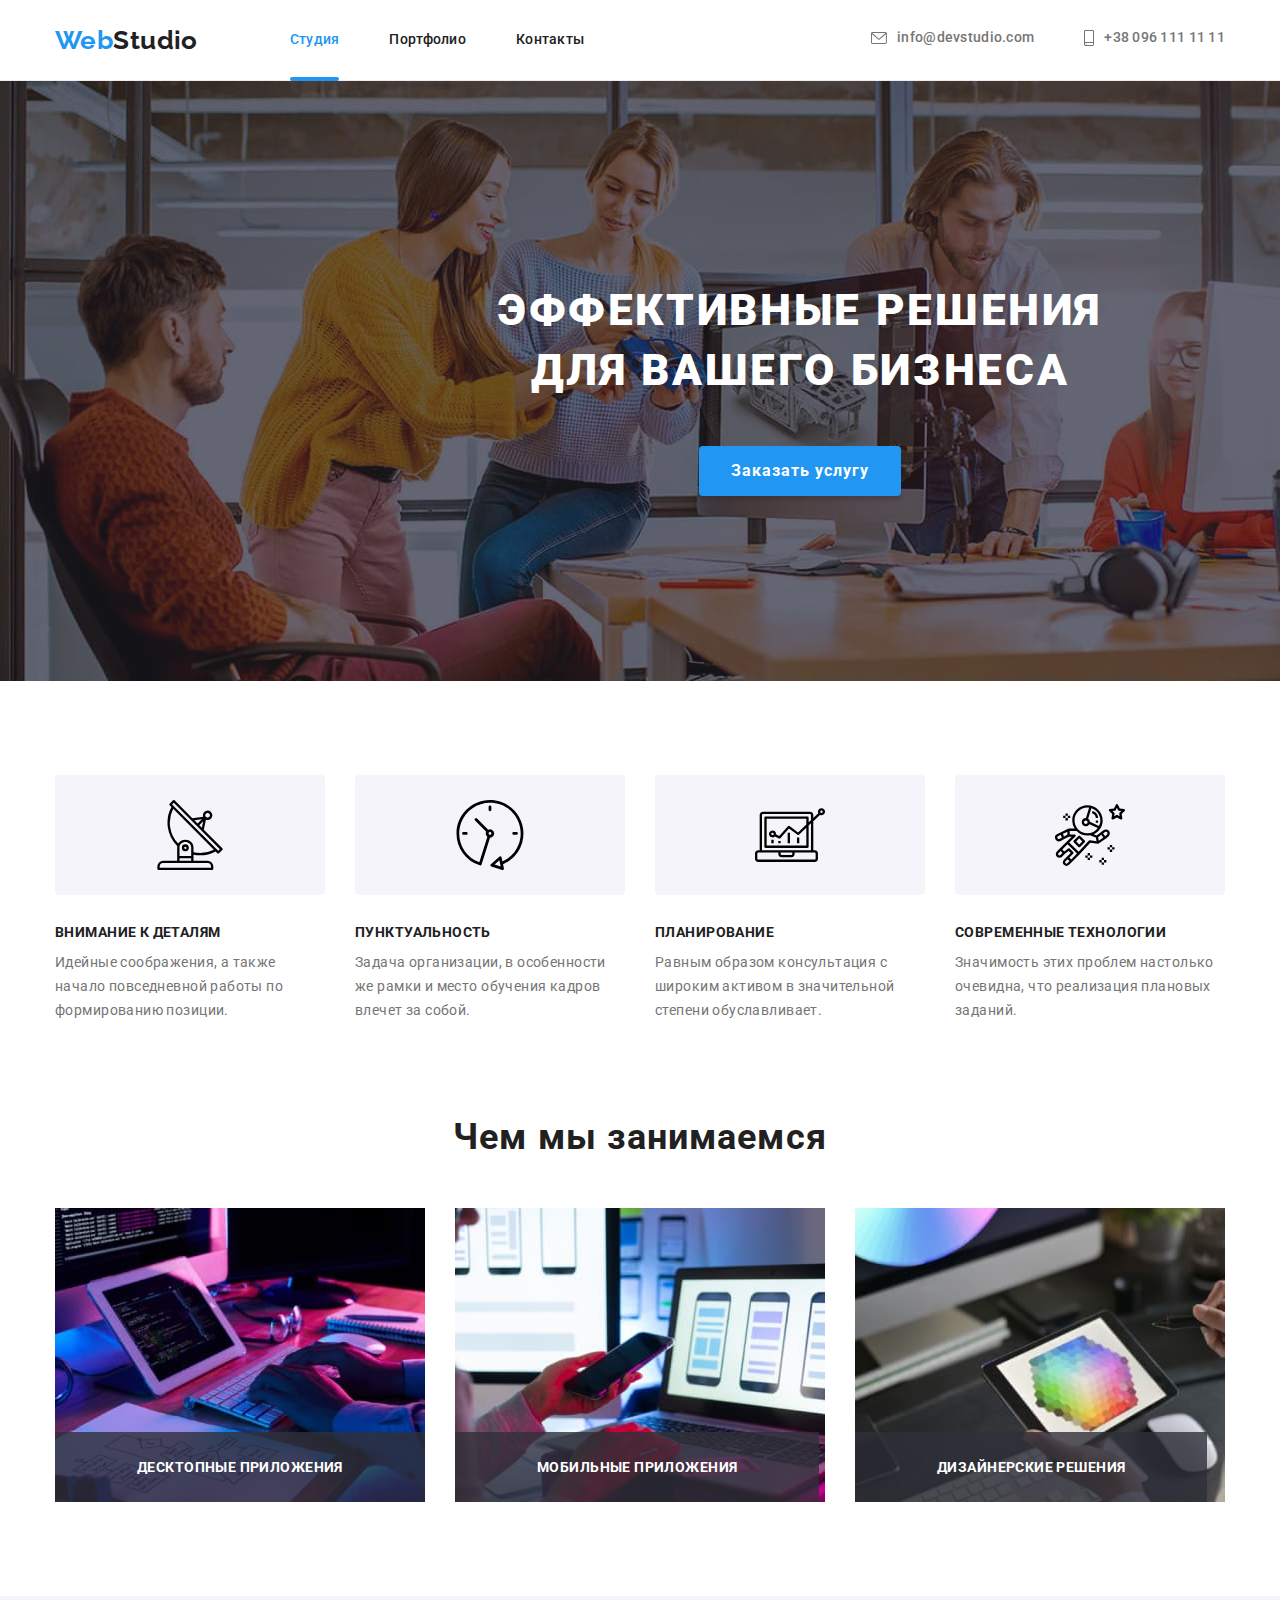
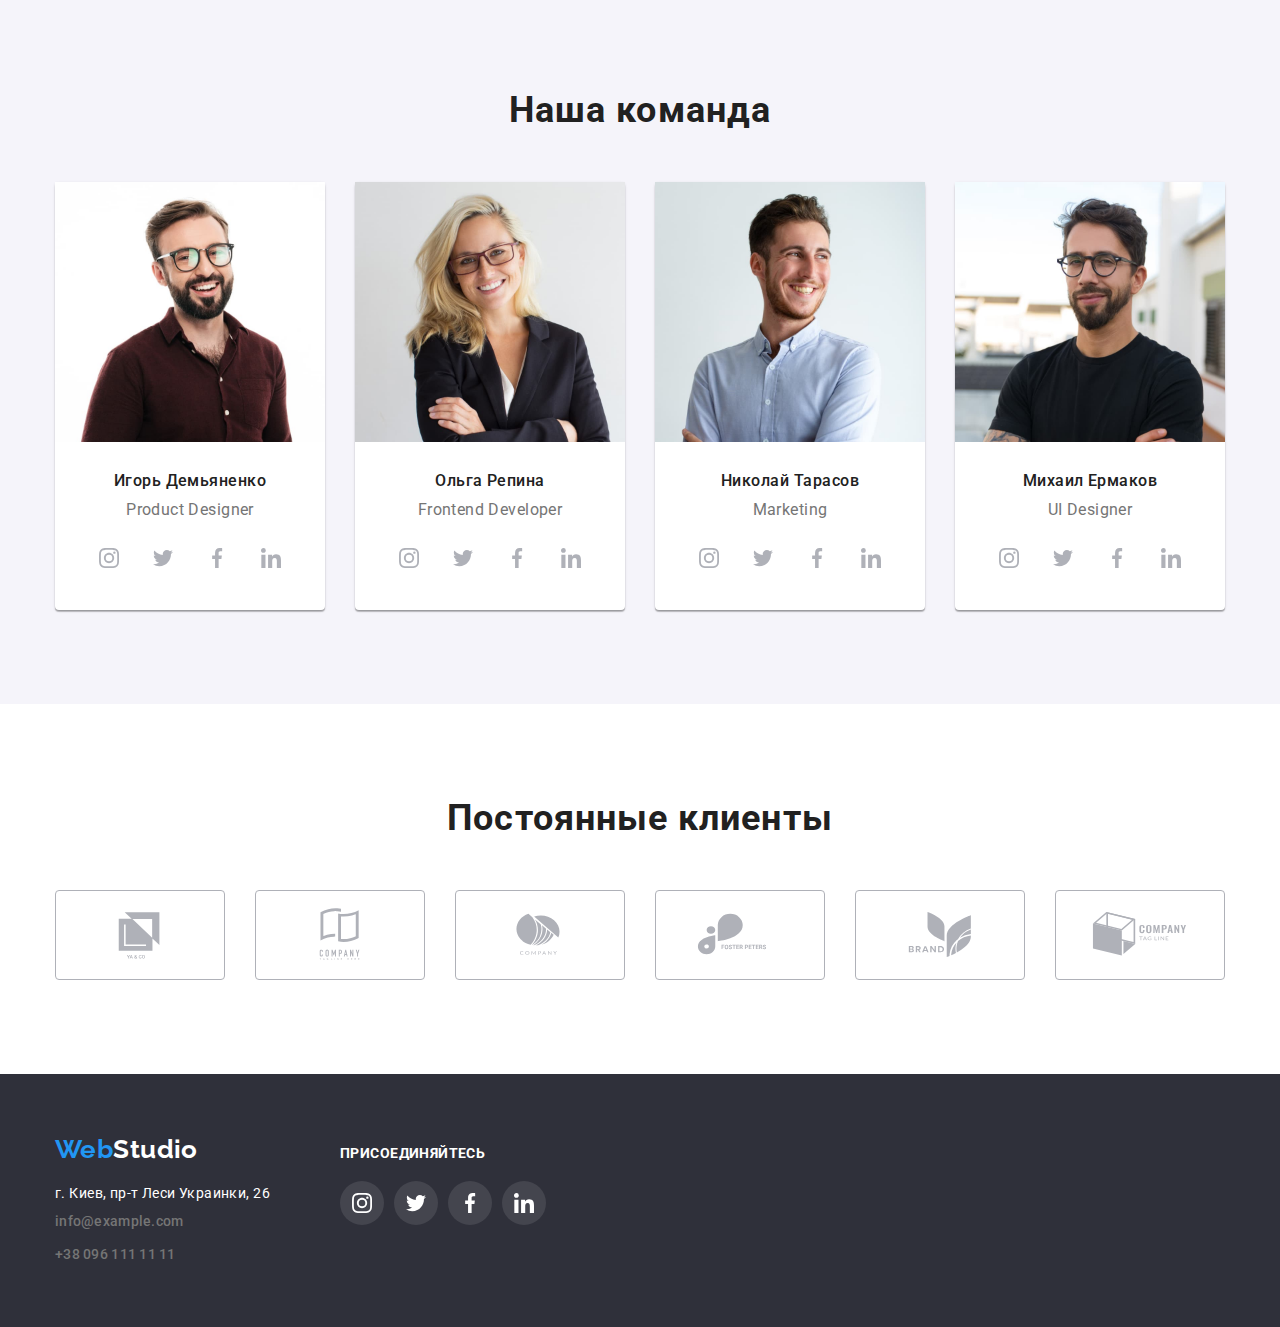
==== index.html @ cb46e4f9 "commited from past project" ====
<!DOCTYPE html>
<html lang="ru">
  <head>
    <meta charset="UTF-8" />
    <meta http-equiv="X-UA-Compatible" content="IE=edge" />
    <meta name="viewport" content="width=device-width, initial-scale=1.0" />
    <link
      rel="stylesheet"
      href="https://cdnjs.cloudflare.com/ajax/libs/modern-normalize/1.0.0/modern-normalize.min.css"
    />
    <link rel="stylesheet" href="./css/style.css" />
    <link rel="preconnect" href="https://fonts.googleapis.com" />
    <link rel="preconnect" href="https://fonts.gstatic.com" crossorigin />
    <link
      href="https://fonts.googleapis.com/css2?family=Raleway:wght@700&family=Roboto:wght@400;500;700;900&display=swap"
      rel="stylesheet"
    />
    <title>Студия</title>
  </head>

  <body>
    <!-- Шапка -->
    <header class="section-header main-section-header">
      <div class="container nav-header-container">
        <a href="index.html" class="section-link logo">
          <span class="company-name-word">Web</span>Studio</a
        >
        <!-- Навигация -->
        <nav>
          <!-- Список навигации сайта -->
          <ul class="site-nav section-list">
            <li class="site-nav-item">
              <a
                href="index.html"
                class="nav-link section-link active-link link-anim"
                >Студия</a
              >
            </li>
            <li class="site-nav-item">
              <a href="portfolio.html" class="nav-link section-link link-anim"
                >Портфолио</a
              >
            </li>
            <li class="site-nav-item">
              <a href="" class="nav-link section-link link-anim">Контакты</a>
            </li>
          </ul>
        </nav>
        <!-- Список навигации контактов -->
        <ul class="contacts-nav contacts-nav-header section-list">
          <li class="contacts-nav-item">
            <a
              class="contacts-link section-link mail-link icon-anim"
              href="mailto:info@devstudio.com"
            >
              <svg class="header-icon mail-icon contacts-icon">
                <use href="./images/logo/symbol-defs.svg#icon-envelope"></use>
              </svg>
              info@devstudio.com</a
            >
          </li>
          <li class="contacts-nav-item">
            <a
              class="contacts-link section-link phone-link icon-anim"
              href="tel:+380961111111"
            >
              <svg class="header-icon phone-icon contacts-icon">
                <use href="./images/logo/symbol-defs.svg#icon-smartphone"></use>
              </svg>
              +38 096 111 11 11</a
            >
          </li>
        </ul>
      </div>
    </header>
    <main>
      <!-- Герой -->
      <section class="order-section overlay">
        <div class="container">
          <h1 class="main-text-section">
            Эффективные решения для вашего бизнеса
          </h1>
          <button
            type="button"
            class="order-section-button button-anim"
            data-modal-open
          >
            Заказать услугу
          </button>
        </div>
        <div class="backdrop is-hidden" data-modal>
          <div class="data-modal">
            <button
              type="button"
              class="button-close button-anim"
              data-modal-close
            >
              <svg class="modal-close-icon" width="11px" height="11px">
                <use href="./images/logo/symbol-defs.svg#icon-close"></use>
              </svg>
            </button>
          </div>
        </div>
      </section>
      <!-- Краткая информация -->
      <section class="section main-information-section">
        <div class="container information-section">
          <h2 class="visually-hidden">Краткая информация</h2>
          <ul class="section-list">
            <li class="section-list-item">
              <div class="information-icon-container">
                <svg class="information-icon">
                  <use href="./images/logo/symbol-defs.svg#icon-antenna"></use>
                </svg>
              </div>
              <h3 class="section-title section-list-header">
                Внимание к деталям
              </h3>
              <p class="main-info-text">
                Идейные соображения, а также начало повседневной работы по
                формированию позиции.
              </p>
            </li>
            <li class="section-list-item">
              <div class="information-icon-container">
                <svg class="information-icon">
                  <use href="./images/logo/symbol-defs.svg#icon-clock"></use>
                </svg>
              </div>
              <h3 class="section-title section-list-header">Пунктуальность</h3>
              <p class="main-info-text">
                Задача организации, в особенности же рамки и место обучения
                кадров влечет за собой.
              </p>
            </li>
            <li class="section-list-item">
              <div class="information-icon-container">
                <svg class="information-icon">
                  <use href="./images/logo/symbol-defs.svg#icon-diagram"></use>
                </svg>
              </div>
              <h3 class="section-title section-list-header">Планирование</h3>
              <p class="main-info-text">
                Равным образом консультация с широким активом в значительной
                степени обуславливает.
              </p>
            </li>
            <li class="section-list-item">
              <div class="information-icon-container">
                <svg class="information-icon">
                  <use
                    href="./images/logo/symbol-defs.svg#icon-astronaut"
                  ></use>
                </svg>
              </div>
              <h3 class="section-title section-list-header">
                Современные технологии
              </h3>
              <p class="main-info-text">
                Значимость этих проблем настолько очевидна, что реализация
                плановых заданий.
              </p>
            </li>
          </ul>
        </div>
      </section>
      <!-- Чем мы занимаемся -->
      <section class="section about-section">
        <div class="container about-container">
          <h2 class="section-title section-header studio-header">
            Чем мы занимаемся
          </h2>
          <ul class="section-list about-container-list">
            <li class="about-container-item">
              <img
                src="./images/about1.jpg"
                alt="разработка под компьютеры"
                width="370"
              />
              <p class="about-text">Десктопные приложения</p>
            </li>
            <li class="about-container-item">
              <img
                src="./images/about2.jpg"
                alt="разработка для мобильных приложений"
                width="370"
              />
              <p class="about-text">Мобильные приложения</p>
            </li>
            <li class="about-container-item">
              <img
                src="./images/about3.jpg"
                alt="разработка под планшеты"
                width="370"
              />
              <p class="about-text">Дизайнерские решения</p>
            </li>
          </ul>
        </div>
      </section>
      <!-- Наша команда -->
      <section class="team-section section">
        <div class="container">
          <h2 class="section-title section-header studio-header">
            Наша команда
          </h2>
          <ul class="team-section-list">
            <li class="team-section-item">
              <img
                src="./images/1worker.jpg"
                alt="Мужчина в очках улыбается"
                width="270"
              />
              <div class="team-person-info">
                <h3 class="person-title">Игорь Демьяненко</h3>
                <p class="person-title-text">Product Designer</p>
                <ul class="social-links">
                  <li>
                    <a href="" class="social-link icon-anim"
                      ><svg class="social-icon" width="20px" height="20px">
                        <use
                          href="./images/logo/symbol-defs.svg#icon-instagram"
                        ></use>
                      </svg>
                    </a>
                  </li>
                  <li>
                    <a href="" class="social-link icon-anim"
                      ><svg
                        class="social-icon link-anim"
                        width="20px"
                        height="20px"
                      >
                        <use
                          href="./images/logo/symbol-defs.svg#icon-twitter"
                        ></use>
                      </svg>
                    </a>
                  </li>
                  <li>
                    <a href="" class="social-link icon-anim"
                      ><svg class="social-icon" width="20px" height="20px">
                        <use
                          href="./images/logo/symbol-defs.svg#icon-facebook"
                        ></use>
                      </svg>
                    </a>
                  </li>
                  <li>
                    <a href="" class="social-link icon-anim"
                      ><svg class="social-icon" width="20px" height="20px">
                        <use
                          href="./images/logo/symbol-defs.svg#icon-linkedin"
                        ></use>
                      </svg>
                    </a>
                  </li>
                </ul>
              </div>
            </li>
            <li class="team-section-item">
              <img
                src="./images/2worker.jpg"
                alt="Женщина в очках улыбается"
                width="270"
              />
              <div class="team-person-info">
                <h3 class="person-title">Ольга Репина</h3>
                <p class="person-title-text">Frontend Developer</p>
                <ul class="social-links">
                  <li>
                    <a href="" class="social-link icon-anim"
                      ><svg class="social-icon" width="20px" height="20px">
                        <use
                          href="./images/logo/symbol-defs.svg#icon-instagram"
                        ></use>
                      </svg>
                    </a>
                  </li>
                  <li>
                    <a href="" class="social-link icon-anim"
                      ><svg class="social-icon" width="20px" height="20px">
                        <use
                          href="./images/logo/symbol-defs.svg#icon-twitter"
                        ></use>
                      </svg>
                    </a>
                  </li>
                  <li>
                    <a href="" class="social-link icon-anim"
                      ><svg class="social-icon" width="20px" height="20px">
                        <use
                          href="./images/logo/symbol-defs.svg#icon-facebook"
                        ></use>
                      </svg>
                    </a>
                  </li>
                  <li>
                    <a href="" class="social-link icon-anim"
                      ><svg class="social-icon" width="20px" height="20px">
                        <use
                          href="./images/logo/symbol-defs.svg#icon-linkedin"
                        ></use>
                      </svg>
                    </a>
                  </li>
                </ul>
              </div>
            </li>
            <li class="team-section-item">
              <img
                src="./images/3worker.jpg"
                alt="Мужчина улыбается"
                width="270"
              />
              <div class="team-person-info">
                <h3 class="person-title">Николай Тарасов</h3>
                <p class="person-title-text">Marketing</p>
                <ul class="social-links">
                  <li>
                    <a href="" class="social-link icon-anim"
                      ><svg class="social-icon" width="20px" height="20px">
                        <use
                          href="./images/logo/symbol-defs.svg#icon-instagram"
                        ></use>
                      </svg>
                    </a>
                  </li>
                  <li>
                    <a href="" class="social-link icon-anim"
                      ><svg class="social-icon" width="20px" height="20px">
                        <use
                          href="./images/logo/symbol-defs.svg#icon-twitter"
                        ></use>
                      </svg>
                    </a>
                  </li>
                  <li>
                    <a href="" class="social-link icon-anim"
                      ><svg class="social-icon" width="20px" height="20px">
                        <use
                          href="./images/logo/symbol-defs.svg#icon-facebook"
                        ></use>
                      </svg>
                    </a>
                  </li>
                  <li>
                    <a href="" class="social-link icon-anim"
                      ><svg class="social-icon" width="20px" height="20px">
                        <use
                          href="./images/logo/symbol-defs.svg#icon-linkedin"
                        ></use>
                      </svg>
                    </a>
                  </li>
                </ul>
              </div>
            </li>
            <li class="team-section-item">
              <img
                src="./images/4worker.jpg"
                alt="Мужчина в очках уверенно смотрит"
                width="270"
              />
              <div class="team-person-info">
                <h3 class="person-title">Михаил Ермаков</h3>
                <p class="person-title-text">UI Designer</p>
                <ul class="social-links">
                  <li>
                    <a href="" class="social-link icon-anim"
                      ><svg class="social-icon" width="20px" height="20px">
                        <use
                          href="./images/logo/symbol-defs.svg#icon-instagram"
                        ></use>
                      </svg>
                    </a>
                  </li>
                  <li>
                    <a href="" class="social-link icon-anim"
                      ><svg class="social-icon" width="20px" height="20px">
                        <use
                          href="./images/logo/symbol-defs.svg#icon-twitter"
                        ></use>
                      </svg>
                    </a>
                  </li>
                  <li>
                    <a href="" class="social-link icon-anim"
                      ><svg class="social-icon" width="20px" height="20px">
                        <use
                          href="./images/logo/symbol-defs.svg#icon-facebook"
                        ></use>
                      </svg>
                    </a>
                  </li>
                  <li>
                    <a href="" class="social-link icon-anim"
                      ><svg class="social-icon" width="20px" height="20px">
                        <use
                          href="./images/logo/symbol-defs.svg#icon-linkedin"
                        ></use>
                      </svg>
                    </a>
                  </li>
                </ul>
              </div>
            </li>
          </ul>
        </div>
      </section>
      <section class="section">
        <div class="container">
          <h2 class="section-title section-header studio-header">
            Постоянные клиенты
          </h2>
          <ul class="partners">
            <li class="partner-item">
              <a href="" class="partner-link icon-anim"
                ><svg class="partner-logo" width="106px" height="60px">
                  <use href="./images/logo/symbol-defs.svg#icon-Logo"></use>
                </svg>
              </a>
            </li>
            <li class="partner-item">
              <a href="" class="partner-link icon-anim"
                ><svg class="partner-logo" width="106px" height="60px">
                  <use href="./images/logo/symbol-defs.svg#icon-Logo-1"></use>
                </svg>
              </a>
            </li>
            <li class="partner-item">
              <a href="" class="partner-link icon-anim"
                ><svg class="partner-logo" width="106px" height="60px">
                  <use href="./images/logo/symbol-defs.svg#icon-Logo-2"></use>
                </svg>
              </a>
            </li>
            <li class="partner-item">
              <a href="" class="partner-link icon-anim"
                ><svg class="partner-logo" width="106px" height="60px">
                  <use href="./images/logo/symbol-defs.svg#icon-Logo-3"></use>
                </svg>
              </a>
            </li>
            <li class="partner-item">
              <a href="" class="partner-link icon-anim"
                ><svg class="partner-logo" width="106px" height="60px">
                  <use href="./images/logo/symbol-defs.svg#icon-Logo-4"></use>
                </svg>
              </a>
            </li>
            <li class="partner-item">
              <a href="" class="partner-link icon-anim"
                ><svg class="partner-logo" width="106px" height="60px">
                  <use href="./images/logo/symbol-defs.svg#icon-Logo-5"></use>
                </svg>
              </a>
            </li>
          </ul>
        </div>
      </section>
    </main>
    <!-- Подвал -->
    <footer class="footer-section">
      <div class="container">
        <div class="footer-box">
          <a href="" class="section-link logo footer"
            ><span class="company-name-word footer-logo">Web</span>Studio</a
          >
          <!-- Контактные данные -->
          <address>
            <ul class="contacts-nav section-list">
              <li class="footer-nav-item">
                <a
                  class="address-link section-link link-anim"
                  href="https://www.google.com/maps/place/бульвар+Лесі+Українки,+26,+Київ,+02000/@50.4265807,30.5361971,17z/data=!3m1!4b1!4m5!3m4!1s0x40d4cf0e033ecbe9:0x57a4dffefec77da0!8m2!3d50.4265807!4d30.5383858"
                  >г. Киев, пр-т Леси Украинки, 26</a
                >
              </li>
              <li class="footer-nav-item">
                <a
                  class="contacts-link footer-link link-anim"
                  href="mailto:info@example.com"
                  >info@example.com</a
                >
              </li>
              <li class="footer-nav-item">
                <a
                  class="contacts-link footer-link link-anim"
                  href="tel:+380961111111"
                  >+38 096 111 11 11</a
                >
              </li>
            </ul>
          </address>
        </div>
        <div class="footer-link-box">
          <p class="footer-link-text">присоединяйтесь</p>
          <ul class="footer-link-list">
            <li class="footer-item">
              <a href="" class="network-link icon-anim"
                ><svg class="network-logo" width="20px" height="20px">
                  <use
                    href="./images/logo/symbol-defs.svg#icon-instagram"
                  ></use>
                </svg>
              </a>
            </li>
            <li class="footer-item">
              <a href="" class="network-link icon-anim"
                ><svg class="network-logo" width="20px" height="20px">
                  <use href="./images/logo/symbol-defs.svg#icon-twitter"></use>
                </svg>
              </a>
            </li>
            <li class="footer-item">
              <a href="" class="network-link icon-anim"
                ><svg class="network-logo" width="20px" height="20px">
                  <use href="./images/logo/symbol-defs.svg#icon-facebook"></use>
                </svg>
              </a>
            </li>
            <li class="footer-item">
              <a href="" class="network-link icon-anim"
                ><svg class="network-logo" width="20px" height="20px">
                  <use href="./images/logo/symbol-defs.svg#icon-linkedin"></use>
                </svg>
              </a>
            </li>
          </ul>
        </div>
      </div>
    </footer>
    <script src="./js/modal.js"></script>
  </body>
</html>
---- css/style.css ----
/* Палитра
ФОНЫ
Цвет шапки фона: #FFFFFF 
Доп цвет заднего фона: #F5F4FA
Цвет подвала: #2F303A
ТЕКСТ
Основной цвет: #757575
Дополнительный цвет: #2196F3
Дополнительный цвет: #212121
*/
/* Переменные */
:root {
    /* Цвета текста */
    --primary-text-color: #757575;
    --additional-text-color: #212121;
    --hover-text-color: #2196f3;
    --hover-background-color:#188ce8;
    /* Цвета фона */
    --primary-background-color: #ffffff;
    --additional-background-color: #f5f4fa;
    --footer-background-color: #2f303a;
    --border-header-color: #ececec;
    --icon-fill-color: #afb1b8;
    --icon-close-color: #000000;
}
/* Общее */
body {
    font-family: "Roboto", sans-serif;
    font-size: 14px;
    line-height: 1.18;
    letter-spacing: 0.03em;
    margin: 0px;
    background-color: var(--primary-background-color);
    color: var(--primary-text-color);
}
h1,
h2,
h3,
h4,
h5,
h6,
p,
ul {
    margin: 0px;
    padding: 0px;
}
img {
    display: block;
    max-width: 100%;
    height: auto;
}
button {
    border: none;
    font-family: inherit;

    background-color: var(--additional-background-color);
    color: var(--additional-text-color);
}
button:hover,
button:focus {
    cursor: pointer;

    background-color: var(--hover-text-color);
    color: var(--primary-background-color);
}
/* Контейнеры */
.container {
    margin-left: auto;
    margin-right: auto;
    padding: 0 15px;
    width: 1200px;
}
.section {
    padding: 94px 0;
}
.information-icon-container {
    display: flex;
    justify-content: center;
    align-items: center;
    margin-bottom: 30px;
    background-color: var(--additional-background-color);
    border-radius: 4px;
    width: 270px;
    height: 120px;
}
/* Помогалка */
.visually-hidden {
    position: absolute;
    width: 1px;
    height: 1px;
    margin: -1px;
    border: 0;
    padding: 0;
    white-space: nowrap;
    clip-path: inset(100%);
    clip: rect(0 0 0 0);
    overflow: hidden;
}
/* Шапка & Футер*/
.main-section-header {
    border-bottom: 1px solid var(--border-header-color);
}
.nav-header-container {
    display: flex;
    align-items: center;
}
.company-name-word {
    color: var(--hover-text-color);
}
.information-icon {
    width: 70px;
    height: 70px;
}

.header-icon {
    margin-right: 10px;
    fill: var(--primary-text-color);
}

.mail-link {
    display: inline-flex;
    align-items: center;
}
.mail-icon {
    width: 16px;
    height: 12px;
}

.phone-link {
    display: inline-flex;
    align-items: center;
}
.phone-icon {
    width: 10px;
    height: 16px;
}

.social-links {
    list-style: none;
    display: flex;
    justify-content: center;
    margin: 0px;
    padding: 0;
}

.social-links > li {
    margin-right: 10px;
}
.social-links > li:last-child {
    margin-right: 0px;
}
.social-link {
    height: 44px;
    width: 44px;
    display: inline-flex;
    justify-content: center;
    align-items: center;
    border-radius: 50%;
}
.contacts-link {
    font-weight: 500;
    font-size: 14px;
    line-height: 1.14;
    letter-spacing: 0.02em;
    font-style: normal;

    color: var(--primary-text-color);
}
.social-link:hover,
.social-link:focus {
    background-color: var(--hover-text-color);
}
.social-link:hover .social-icon,
.social-link:focus .social-icon {
    fill: var(--primary-background-color);
}
.social-icon {
    fill: var(--icon-fill-color);
}
.partners {
    display: flex;
    justify-content: space-between;
    list-style: none;
}
.partner-logo {
    fill: var(--icon-fill-color);
}
.partner-link {
    display: flex;
    width: 170px;
    height: 90px;
    border: 1px solid var(--icon-fill-color);
    border-radius: 4px;
    justify-content: center;
    align-items: center;
}
.partner-link:hover,
.partner-link:focus {
    border: 1px solid var(--hover-text-color);
}
.partner-link:hover .partner-logo,
.partner-link:focus .partner-logo {
    fill: var(--hover-text-color);
}

.overlay {
    height: 600px;
    width: 1600px;
    margin: 0 auto;
    background-image: linear-gradient(to right, rgba(47, 48, 58, 0.4), rgba(47, 48, 58, 0.4)),
        url(../images/herobackground.jpg);
    background-size: cover;
    background-position: center;
    background-color: var(--footer-background-color);
}
.order-section,
.section-title-text {
    font-size: 16px;
    line-height: 1.18;
}
.section-sorting-list {
    margin-bottom: 50px;
    display: flex;
    justify-content: center;
    flex-wrap: wrap;
}
.section-sorting-list > .section-sorting-item:not(:last-child) {
    margin-right: 8px;
}
.contacts-nav-header {
    display: flex;
    margin-left: auto;
}
.footer-section > .container {
    display: flex;
    align-items: baseline;
}
.footer-box {
    box-sizing: border-box;
}
.footer-link-box {
    margin-left: 70px;
}
.footer-link-list {
    display: flex;
    list-style: none;
}
.network-link {
    display: flex;
    align-items: center;
    justify-content: center;
    width: 44px;
    height: 44px;
    border-radius: 50%;
    background-color: rgba(255, 255, 255, 0.1);
    fill: var(--primary-background-color);
}

.network-link:hover,
.network-link:focus {
    background-color: var(--hover-text-color);
}

.footer-item:not(:last-child) {
    margin-right: 10px;
}

.footer-link-text {
    margin-bottom: 20px;
    color: var(--primary-background-color);
    font-weight: 700;
    line-height: 1.143;
    text-transform: uppercase;
}

.example-container {
    display: flex;
    flex-wrap: wrap;
    margin-bottom: -30px;
}

.example-container-item {
    width: 370px;
    margin-right: 30px;
    margin-bottom: 30px;
}

.card-thumb{
    position:relative;
    overflow: hidden;
}

.overlay-card {
    position: absolute;
    top: 0;
    left: 0;
    width: 100%;
    height: 100%;
    padding: 64px 24px;

    background:  rgba(33, 150, 243, 0.9);
    transform: translateY(150%);
    transition-property: transform;
    transition-duration: 250ms;
    transition-timing-function: cubic-bezier(0.4, 0, 0.2, 1);
}

.overlay-text {
    font-size: 18px;
    line-height: 1.56;
    max-width: 322px;
    color:#ffffff;
}
.example-link:hover,
.example-link:focus {
    box-shadow: 0px 1px 1px rgba(0, 0, 0, 0.12), 0px 4px 4px rgba(0, 0, 0, 0.06), 1px 4px 6px rgba(0, 0, 0, 0.16);
}
.example-container-item:nth-child(3n) {
    margin-right: 0px;
}
.contacts-nav .contacts-nav-item + .contacts-nav-item {
    margin-left: 50px;
}
.main-text-section {
    color: var(--primary-background-color);
    max-width: 700px;
    margin: 0 auto;
}
.logo {
    font-family: "Raleway", sans-serif;
    font-weight: 700;
    font-size: 26px;
    line-height: 1.19;

    color: var(--additional-text-color);
}
.nav-link.section-link.active-link {
    color: var(--hover-text-color);
    position: relative;
}
.site-nav .nav-link {
    display: block;
    font-weight: 500;
    font-size: 14px;
    line-height: 1.14;
    letter-spacing: 0.02em;
    padding-bottom: 32px;
    padding-top: 32px;

    color: var(--additional-text-color);
}
.site-nav {
    display: flex;
    margin-left: 92px;
}
.site-nav .site-nav-item:not(:last-child) {
    margin-right: 50px;
}
.contacts-nav .footer-nav-item:not(:last-child) {
    margin-bottom: 9px;
}
.site-nav .nav-link:hover,
.site-nav .nav-link:focus,
.contacts-nav .contacts-link:hover .contacts-icon,
.contacts-nav .contacts-link:focus .contacts-icon {
    color: var(--hover-text-color);
    fill: var(--hover-text-color);
}
.address-link {
    font-style: normal;
}
.footer-section {
    font-weight: normal;
    padding: 60px 0;

    background-color: var(--footer-background-color);
}
.section-link.logo.footer {
    display: inline-block;
    margin-bottom: 20px;

    color: var(--primary-background-color);
}
.footer-link {
    font-size: 14px;
    line-height: 1.71;
    text-decoration: none;
}
.footer-link:hover,
.footer-link:focus {
    color:var(--hover-text-color);
}
.address-link {
    color: var(--primary-background-color);
}

.address-link:hover,
.address-link:focus {
    color:var(--hover-text-color);
}
/* Герой */
.order-section {
    background-color: var(--footer-background-color);
    padding-top: 200px;
    padding-bottom: 200px;
    text-align: center;
}
.main-text-section {
    font-weight: 900;
    font-size: 44px;
    line-height: 1.36;
    letter-spacing: 0.06em;
    text-transform: uppercase;
    margin-bottom: 45px;
}
.order-section-button {
    display: inline-block;
    padding: 10px 32px;

    box-shadow: 0px 4px 4px rgba(0, 0, 0, 0.15);
    border-radius: 4px;

    font-weight: 700;
    font-size: 16px;
    line-height: 1.88;
    letter-spacing: 0.06em;
    font-family: inherit;

    text-decoration: none;
    text-align: center;

    color: var(--primary-background-color);
    background-color: var(--hover-text-color);
}

.order-section-button:hover,
.order-section-button:focus{
    background-color: var(--hover-background-color);
}

.main-information-section > .container > .section-list {
    display: flex;
}
.main-information-section .section-list-item:not(:last-child) {
    margin-right: 30px;
}
.main-information-section .section-list-header {
    margin-top: 0px;
    margin-bottom: 10px;
    font-size: 14px;
    line-height: 1.14;
    letter-spacing: 0.03em;
    text-transform: uppercase;
}
.main-info-text {
    min-width: 270px;
    font-weight: 400;
    font-size: 14px;
    line-height: 1.71;
}
.about-container-item {
    position: relative;
    max-height: 294px;
}
.about-text {
    position: absolute;
    padding: 27px 82px;
    left: 0;
    bottom: 0;
    font-weight: 700;
    text-align: center;
    text-transform: uppercase;

    background-color: rgba(47, 48, 58, 0.8);
    color: var(--primary-background-color);
}
.about-container .about-container-list {
    display: flex;
    justify-content: center;
}
.about-container .about-container-list > .about-container-item:not(:last-child) {
    margin-right: 30px;
}
.team-section .team-section-list {
    display: flex;
    list-style: none;
}
.team-section .team-section-item:not(:last-child) {
    margin-right: 30px;
}
.person-title {
    font-weight: 500;
    font-size: 16px;
    line-height: 1.18;
    letter-spacing: 0.03em;
    margin: 0;
    margin-bottom: 10px;
    text-align: center;
    color: var(--additional-text-color);
}
.team-person-info {
    padding: 30px 0px;
}
.person-title-text {
    line-height: 1.18;
    font-size: 16px;
    margin-bottom: 16px;
    text-align: center;
}
.team-section-item {
    background-color: var(--primary-background-color);
    box-shadow: 0px 2px 1px rgb(0 0 0 / 20%), 0px 1px 1px rgb(0 0 0 / 14%), 0px 1px 3px rgb(0 0 0 / 12%);
    border-radius: 4px;
}
.section-sorting-item {
    border-radius: 4px;
}

.section-sorting-item :hover,
.section-sorting-item :focus {
    border-radius: 4px;
    box-shadow: 0px 3px 1px rgba(0, 0, 0, 0.1), 0px 1px 2px rgba(0, 0, 0, 0.08), 0px 2px 2px rgba(0, 0, 0, 0.12);
}

.sorting-button-text {
    font-weight: 500;
    font-size: 16px;
    line-height: 1.62;
    border-radius: 4px;
    padding: 6px 22px;
}

.section-list-header {
    text-transform: uppercase;
    margin-bottom: 10px;
}
.example-link {
    display: block;
    text-decoration: none;

    color: var(--primary-text-color);

    transition-property: box-shadow;
    transition-duration: 250ms;
    transition-timing-function: cubic-bezier(0.4, 0, 0.2, 1);
}

.example-link:hover .overlay-card,
.example-link:focus .overlay-card{

    transform: translateY(0);
}

.about-container-list {
    display: inline-block;
}
.about-section {
    padding-top: 0px;
}
.example-header {
    font-weight: 700;
    font-size: 18px;
    line-height: 2;
    letter-spacing: 0.06em;
    text-decoration: none;
    margin-bottom: 4px;

    color: var(--additional-text-color);
}
.example-paragraph {
    font-size: 16px;
    line-height: 1.18;
    text-decoration: none;
}
.section-list,
.example-list {
    list-style: none;
}
.section-link {
    text-decoration: none;
}
.section-title {
    font-size: 16px;
    line-height: 1.18;

    color: var(--additional-text-color);
}
.team-section {
    background-color: var(--additional-background-color);
}
.studio-header {
    font-weight: 700;
    font-size: 36px;
    line-height: 1.16;
    margin-bottom: 50px;
    text-align: center;
    letter-spacing: 0.03em;
}
.info {
    padding: 20px 24px;
    border-right: 1px solid var(--border-header-color);
    border-left: 1px solid var(--border-header-color);
    border-bottom: 1px solid var(--border-header-color);
}
.contacts-link.section-link:hover,
.contacts-link.section-link:focus {
    color: var(--hover-text-color);
    fill: var(--hover-text-color);
}

.active-link::after {
    content: "";
    display: block;
    position: absolute;
    width: 100%;
    height: 4px;
    bottom: -1px;
    border-radius: 2px;
    background-color: var(--hover-text-color);
}

.backdrop {
    z-index: 100;
    position: fixed;
    top: 0;
    left: 0;
    width: 100%;
    height: 100%;

    background: rgba(0, 0, 0, 0.2);
}
.backdrop.is-hidden {
    visibility: hidden;
    opacity: 0;
    pointer-events: none;

    transition-property: opacity;
    transition-duration: 250ms;
    transition-timing-function: cubic-bezier(0.4, 0, 0.2, 1);
}

.modal-close-icon {
    fill: var(--icon-close-color);
}

.backdrop.is-hidden .data-modal {
    transform: translateX(-100vh);
}

.data-modal {
    position: absolute;
    top: 50%;
    left: 50%;
    transform: translateX(-50%) translateY(-50%);
    width: 528px;
    height: 581px;

    background: var(--primary-background-color);
    box-shadow: 0px 1px 3px rgba(0, 0, 0, 0.12), 0px 1px 1px rgba(0, 0, 0, 0.14), 0px 2px 1px rgba(0, 0, 0, 0.2);
    border-radius: 4px;

    transition-property: transform;
    transition-duration: 250ms;
    transition-timing-function: cubic-bezier(0.4, 0, 0.2, 1);
}

.button-close {
    position: absolute;
    top: 8px;
    right: 8px;
    width: 30px;
    height: 30px;

    background: var(--primary-background-color);
    border: 1px solid rgba(0, 0, 0, 0.1);
    box-sizing: border-box;
    border-radius: 50%;
}

.link-anim {
    transition-property: color;
    transition-duration: 250ms;
    transition-timing-function: cubic-bezier(0.4, 0, 0.2, 1);
}

.icon-anim {
    transition-property: fill, background-color;   
    transition-duration: 250ms;
    transition-timing-function: cubic-bezier(0.4, 0, 0.2, 1);
}

.button-anim {
    transition-property: color,
    background-color,
    box-shadow;
    transition-duration: 250ms;
    transition-timing-function: cubic-bezier(0.4, 0, 0.2, 1);
}
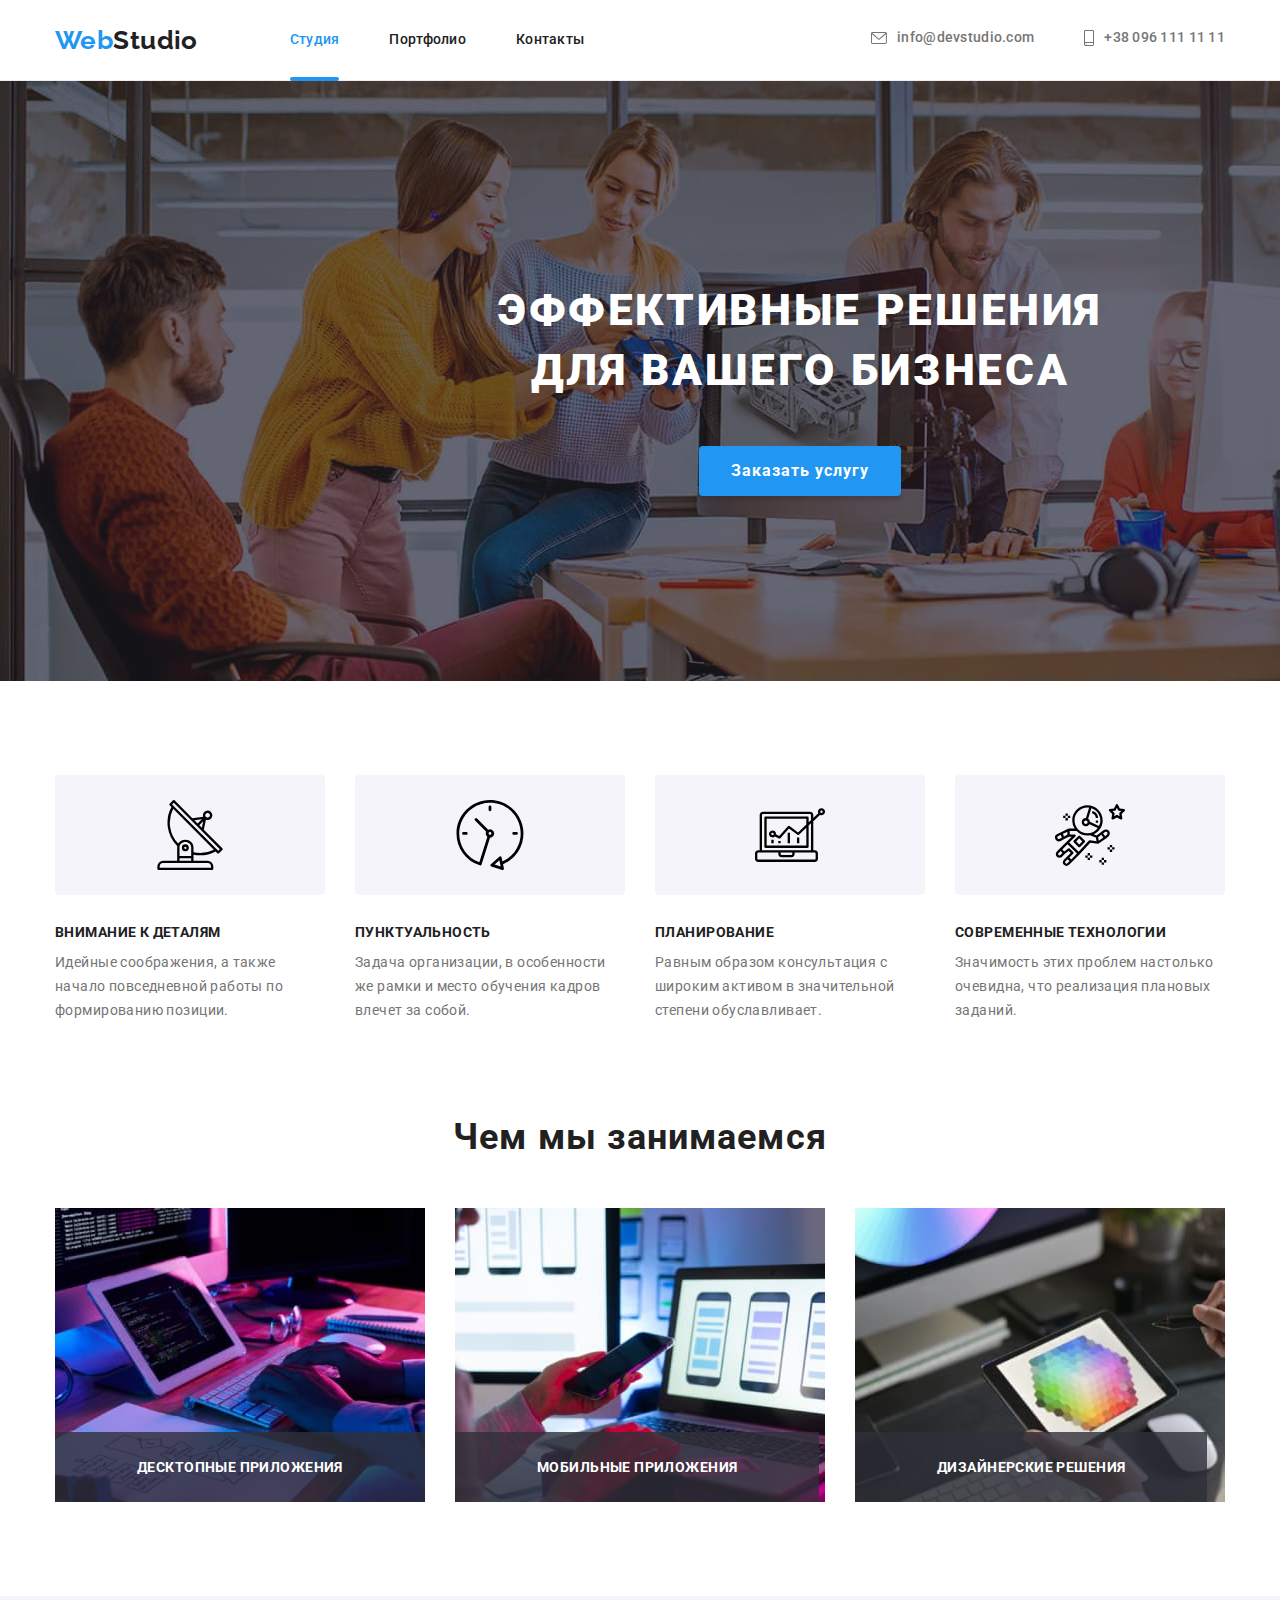
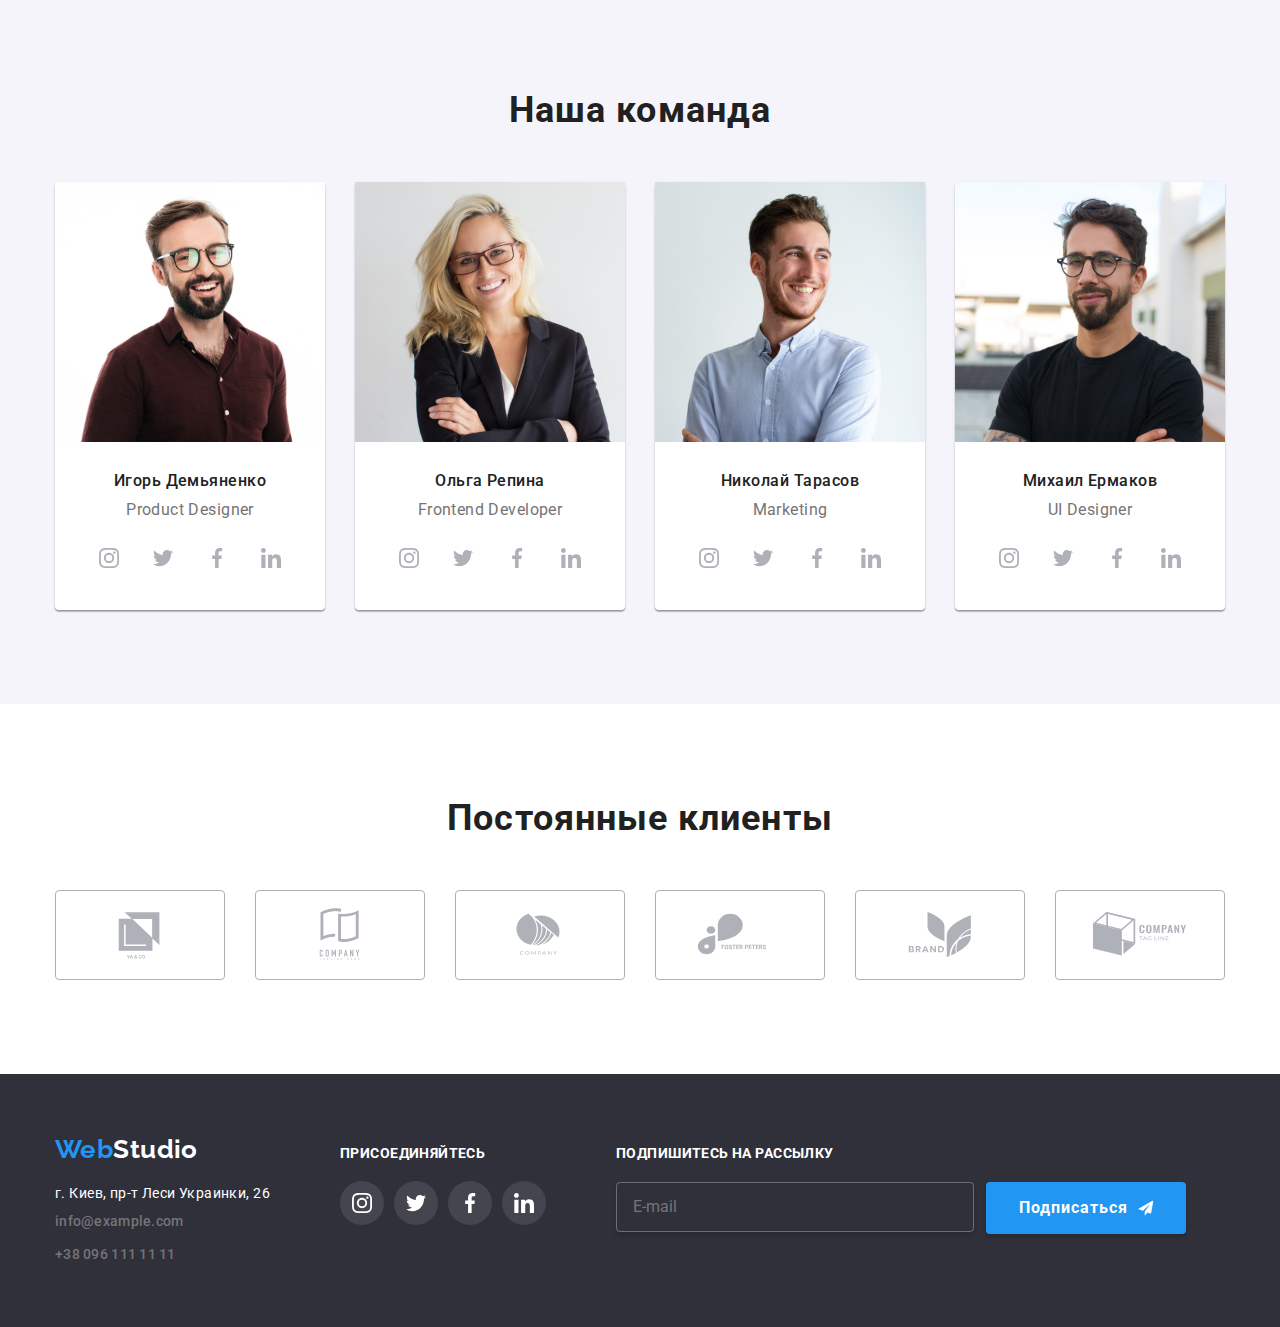
==== commit 5e9ce967: "modal" ====
--- a/index.html
+++ b/index.html
@@ -99,6 +99,80 @@
                 <use href="./images/logo/symbol-defs.svg#icon-close"></use>
               </svg>
             </button>
+            <p class="modal-title">Оставьте свои данные, мы вам перезвоним</p>
+
+            <form class="modal-form" autocomplete="off">
+              <ul class="modal-list-form">
+                <li class="modal-field-item">
+                  <input
+                    class="textfield"
+                    type="text"
+                    name="name"
+                    id="name"
+                    placeholder=" "
+                  />
+                  <label class="form-label" for="name">Имя</label>
+                  <svg class="form-icon" width="18" height="18">
+                    <use
+                      href="./images/logo/symbol-defs.svg#icon-person-black"
+                    ></use>
+                  </svg>
+                </li>
+                <li class="modal-field-item">
+                  <input
+                    class="textfield"
+                    type="tel"
+                    name="tel"
+                    id="tel"
+                    placeholder=" "
+                  />
+                  <label class="form-label" for="tel">Телефон</label>
+                  <svg class="form-icon" width="18" height="18">
+                    <use
+                      href="./images/logo/symbol-defs.svg#icon-phone-black"
+                    ></use>
+                  </svg>
+                </li>
+                <li class="modal-field-item">
+                  <input
+                    class="textfield"
+                    type="email"
+                    name="email"
+                    id="mail"
+                    placeholder=" "
+                  />
+                  <label class="form-label" for="mail">Почта</label>
+                  <svg class="form-icon" width="18" height="18">
+                    <use
+                      href="./images/logo/symbol-defs.svg#icon-email-black"
+                    ></use>
+                  </svg>
+                </li>
+                <div class="comment-field">
+                  <textarea
+                    class="comment"
+                    name="comment"
+                    id="comment"
+                    rows="8"
+                    placeholder=" "
+                  ></textarea>
+                  <label class="comment-label" for="comment">Комментарий</label>
+                </div>
+              </ul>
+
+              <label class="modal-consent">
+                <input class="modal-checkbox" type="checkbox" name="policy" />
+                <span class="checkbox-icon"></span>
+                <span
+                  >Соглашаюсь с рассылкой и принимаю
+                  <a class="modal-link-consent" href="#">
+                    Условия договора</a
+                  ></span
+                >
+              </label>
+
+              <button class="link-button" type="submit">Отправить</button>
+            </form>
           </div>
         </div>
       </section>
@@ -529,6 +603,22 @@
             </li>
           </ul>
         </div>
+        <div class="form-subscribe">
+          <p class="input-label light">Подпишитесь на рассылку</p>
+
+          <form class="modal-form" autocomplete="off">
+            <div class="footer-form">
+              <label for="mail"></label>
+              <input type="email" name="email" id="mail" placeholder="E-mail" />
+              <button class="link-button" type="submit">
+                Подписаться
+                <svg class="subscribe-icon" width="24" height="24">
+                  <use href="./images/logo/symbol-defs.svg#icon-send"></use>
+                </svg>
+              </button>
+            </div>
+          </form>
+        </div>
       </div>
     </footer>
     <script src="./js/modal.js"></script>
--- a/css/style.css
+++ b/css/style.css
@@ -43,6 +43,7 @@
 ul {
     margin: 0px;
     padding: 0px;
+    list-style: none;
 }
 img {
     display: block;
@@ -648,6 +649,7 @@
 }
 
 .data-modal {
+    padding: 40px;
     position: absolute;
     top: 50%;
     left: 50%;
@@ -665,16 +667,19 @@
 }
 
 .button-close {
-    position: absolute;
-    top: 8px;
-    right: 8px;
-    width: 30px;
-    height: 30px;
-
-    background: var(--primary-background-color);
-    border: 1px solid rgba(0, 0, 0, 0.1);
-    box-sizing: border-box;
-    border-radius: 50%;
+position: absolute;
+top: -9px;
+right: -9px;
+width: 30px;
+height: 30px;
+cursor: pointer;
+background-color: var(--primary-background-color);
+border-radius: 50%;
+border: none;
+outline: none;
+box-shadow: 0px 2px 1px rgb(0 0 0 / 20%),
+0px 1px 1px rgb(0 0 0 / 14%),
+0px 1px 3px rgb(0 0 0 / 12%);
 }
 
 .link-anim {
@@ -695,4 +700,143 @@
     box-shadow;
     transition-duration: 250ms;
     transition-timing-function: cubic-bezier(0.4, 0, 0.2, 1);
+}
+
+.form-subscribe {
+    margin-left: 70px;
+}
+
+.input-label.light {
+    display: block;
+    margin-bottom: 20px;
+    font-weight: 700;
+    font-size: 14px;
+    line-height: 1.14;
+    text-transform: uppercase;
+
+    color: var(--primary-background-color);
+}
+
+
+.footer-form {
+    display: flex;
+    width: 570px;
+    flex-direction: row;
+    justify-content: space-between;
+}
+
+.footer-form input[type='email'] {
+
+    min-width: 358px;
+    height: 50px;
+    margin-right: 12px;
+    background: inherit;
+    border: 1px solid rgba(255, 255, 255, 0.3);
+    box-shadow: 0px 4px 4px rgb(0 0 0 / 15%);
+    border-radius: 4px;
+    outline: none;
+    padding: 12px 16px;
+    font-size: 16px;
+    line-height: 1.87;
+    color: rgba(255, 255, 255, 0.6);
+}
+
+.footer-form>.link-button {
+    display: flex;
+    align-items: center;
+}
+
+.link-button {
+    border: 1px solid transparent;
+    padding: 10px 32px;
+    min-width: 200px;
+    min-height: 50px;
+    box-shadow: 0px 4px 4px rgb(0 0 0 / 15%);
+    border-radius: 4px;
+    cursor: pointer;
+    color: var(--primary-background-color);
+    background-color: var(--hover-text-color);
+    outline: none;
+    font-weight: 700;
+    font-size: 16px;
+    line-height: 1.87;
+    text-decoration: none;
+    text-align: center;
+    letter-spacing: 0.06em;
+}
+
+.link-button:hover,
+.link-button:focus {
+    background-color: var(--hover-background-color);
+}
+
+.subscribe-icon {
+    fill: var(--primary-background-color);
+    margin-left: 10px;
+}
+
+.modal-title {
+    font-weight: 700;
+    margin-bottom: 30px;
+    font-size: 20px;
+    line-height: 1.15;
+    text-align: center;
+    color: var(--additional-text-color);
+}
+
+.modal-list-form {
+    display: flex;
+    flex-direction: column;
+    align-items: stretch;
+    justify-content: space-around;
+    margin-bottom: 20px;
+}
+
+.modal-list-form .modal-field-item:not(:last-child) {
+    margin-bottom: 28px;
+}
+
+.modal-field-item {
+    position: relative;
+}
+
+.textfield {
+    padding: 12px 18px 12px 42px;
+    width: 448px;
+    height: 40px;
+    border: 1px solid rgba(33, 33, 33, 0.2);
+    border-radius: 4px;
+    outline: none;
+    letter-spacing: 0.01em;
+    line-height: 1.15;
+    color: var(--primary-text-color);
+}
+
+.textfield:focus+.form-label,
+.textfield:not(:placeholder-shown)+.form-label {
+    transform: translate(-26px, -30px) scale(0.86);
+    color: var(--primary-hover-color);
+}
+
+.textfield:focus,
+.comment:focus {
+    border: 1px solid var(--hover-text-color);
+    outline: none;
+}
+
+.form-label {
+    position: absolute;
+    display: block;
+    top: -26px;
+    left: -30px;
+    letter-spacing: 0.01em;
+    color: var(--primary-text-color);
+}
+
+.form-icon {
+    display: block;
+    position: absolute;
+    top: 11px;
+    left: 16px;
+    fill: var(--additional-text-color);
 }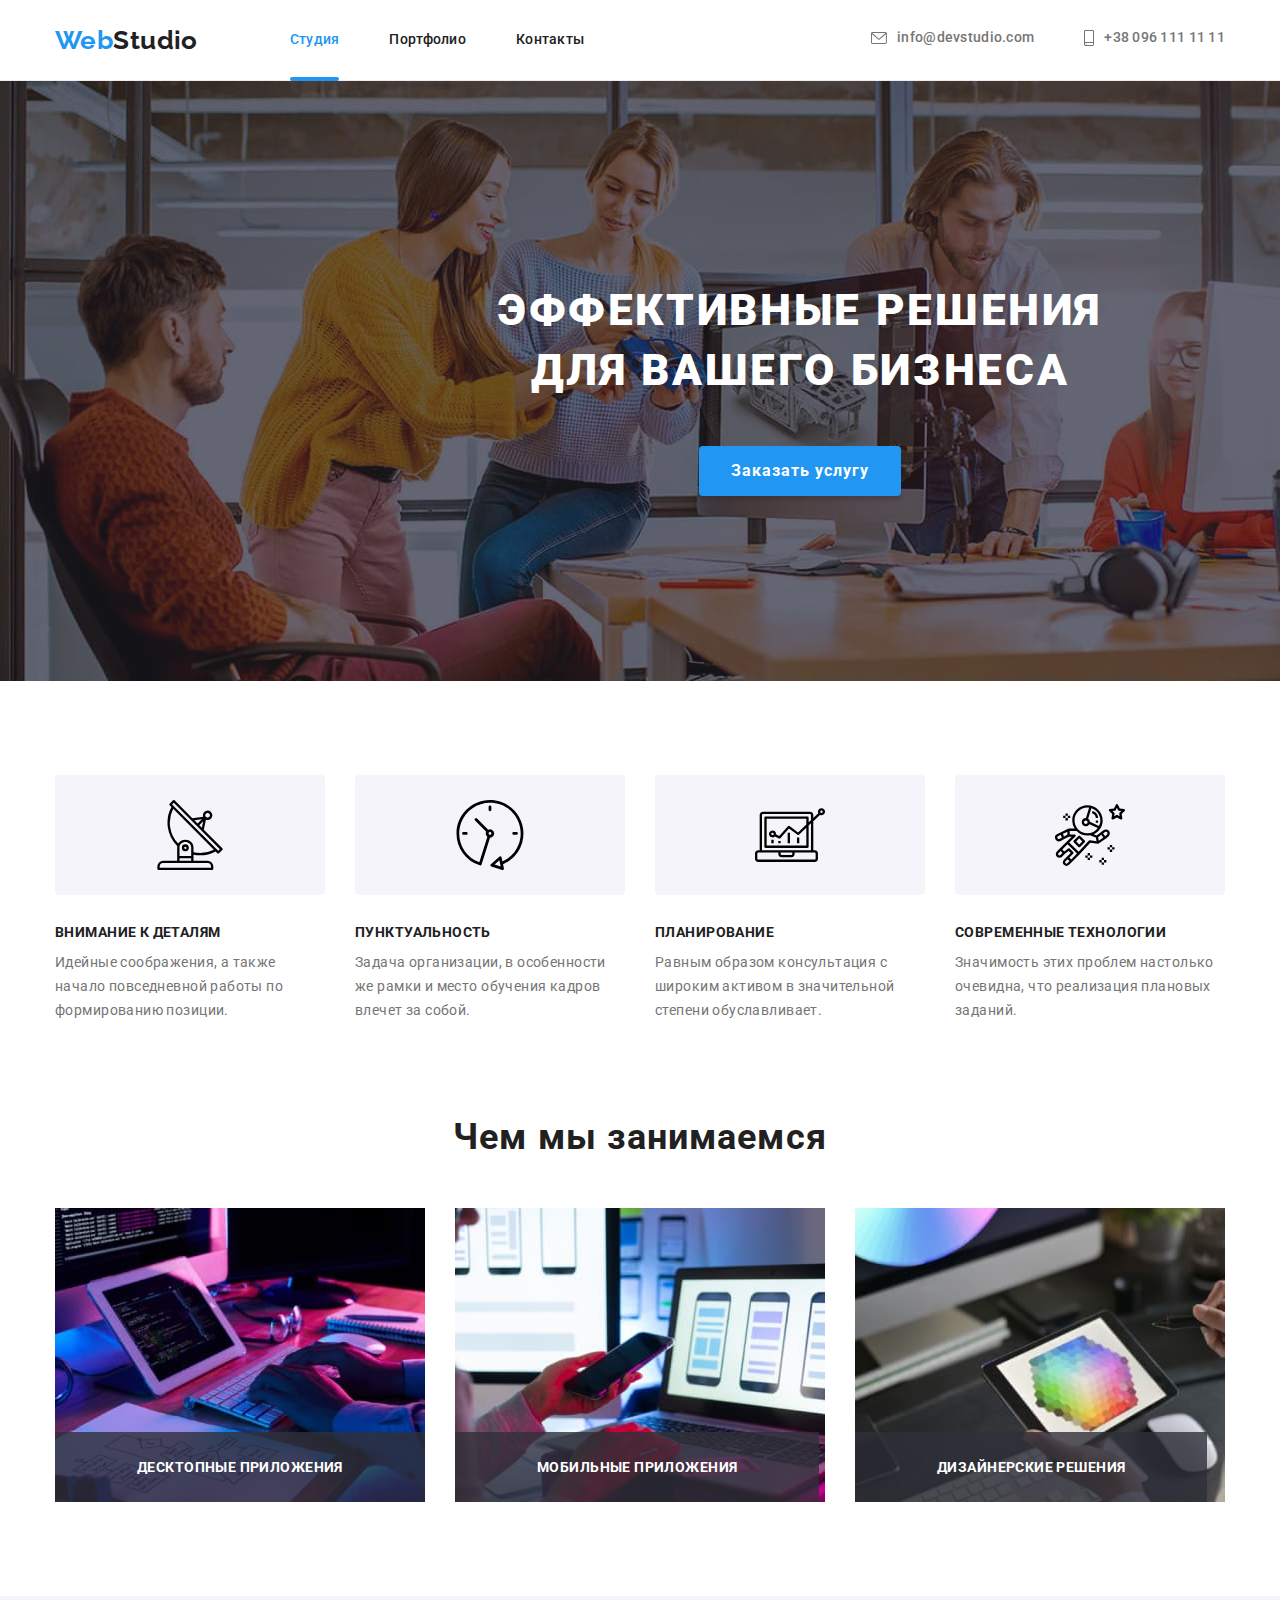
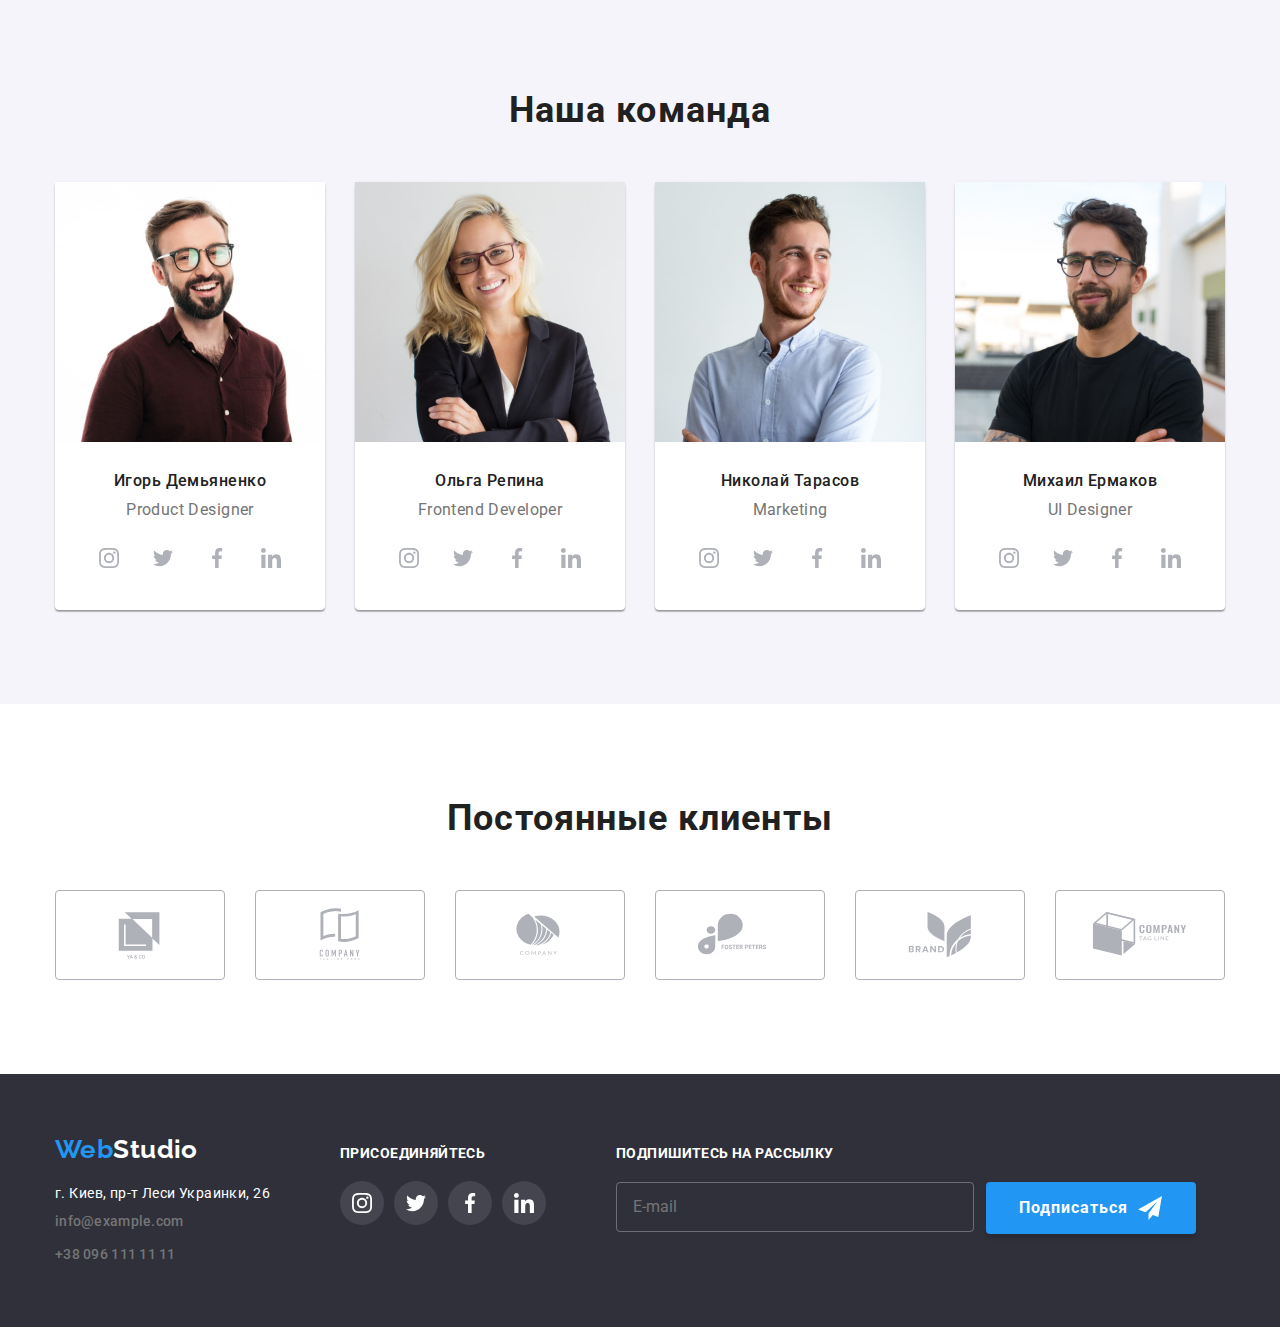
==== commit 79132b52: "fixed changes" ====
--- a/index.html
+++ b/index.html
@@ -148,22 +148,22 @@
                     ></use>
                   </svg>
                 </li>
-                <div class="comment-field">
-                  <textarea
-                    class="comment"
-                    name="comment"
-                    id="comment"
-                    rows="8"
-                    placeholder=" "
-                  ></textarea>
-                  <label class="comment-label" for="comment">Комментарий</label>
-                </div>
               </ul>
+              <div class="comment-field">
+                <label class="comment-label" for="comment">Комментарий</label>
+                <textarea
+                  class="comment"
+                  name="comment"
+                  id="comment"
+                  rows="8"
+                  placeholder="Введите текст"
+                ></textarea>
+              </div>
 
               <label class="modal-consent">
                 <input class="modal-checkbox" type="checkbox" name="policy" />
                 <span class="checkbox-icon"></span>
-                <span
+                <span class="modal-text-privacy"
                   >Соглашаюсь с рассылкой и принимаю
                   <a class="modal-link-consent" href="#">
                     Условия договора</a
@@ -608,11 +608,16 @@
 
           <form class="modal-form" autocomplete="off">
             <div class="footer-form">
-              <label for="mail"></label>
-              <input type="email" name="email" id="mail" placeholder="E-mail" />
+              <label for="mail-footer"></label>
+              <input
+                type="email"
+                name="mail"
+                id="mail-footer"
+                placeholder="E-mail"
+              />
               <button class="link-button" type="submit">
                 Подписаться
-                <svg class="subscribe-icon" width="24" height="24">
+                <svg class="subscribe-icon" width="24px" height="24px">
                   <use href="./images/logo/symbol-defs.svg#icon-send"></use>
                 </svg>
               </button>
--- a/css/style.css
+++ b/css/style.css
@@ -654,8 +654,10 @@
     top: 50%;
     left: 50%;
     transform: translateX(-50%) translateY(-50%);
+    
     width: 528px;
-    height: 581px;
+    max-width: 100%;
+    max-height: 100%;
 
     background: var(--primary-background-color);
     box-shadow: 0px 1px 3px rgba(0, 0, 0, 0.12), 0px 1px 1px rgba(0, 0, 0, 0.14), 0px 2px 1px rgba(0, 0, 0, 0.2);
@@ -668,18 +670,25 @@
 
 .button-close {
 position: absolute;
-top: -9px;
-right: -9px;
+top: 8px;
+right: 8px;
 width: 30px;
 height: 30px;
-cursor: pointer;
 background-color: var(--primary-background-color);
 border-radius: 50%;
-border: none;
-outline: none;
-box-shadow: 0px 2px 1px rgb(0 0 0 / 20%),
-0px 1px 1px rgb(0 0 0 / 14%),
-0px 1px 3px rgb(0 0 0 / 12%);
+border: 1px solid rgba(0, 0, 0, 0.1);
+fill: currentColor;
+cursor: pointer;
+}
+
+.button-close:hover,
+.button-close:focus {
+    background-color: var(--primary-background-color);
+}
+
+.button-close:hover > .modal-close-icon,
+.button-close:focus > .modal-close-icon {
+    fill: var(--hover-text-color);
 }
 
 .link-anim {
@@ -732,7 +741,6 @@
     margin-right: 12px;
     background: inherit;
     border: 1px solid rgba(255, 255, 255, 0.3);
-    box-shadow: 0px 4px 4px rgb(0 0 0 / 15%);
     border-radius: 4px;
     outline: none;
     padding: 12px 16px;
@@ -749,7 +757,7 @@
 .link-button {
     border: 1px solid transparent;
     padding: 10px 32px;
-    min-width: 200px;
+    min-width: 210px;
     min-height: 50px;
     box-shadow: 0px 4px 4px rgb(0 0 0 / 15%);
     border-radius: 4px;
@@ -813,9 +821,14 @@
 }
 
 .textfield:focus+.form-label,
-.textfield:not(:placeholder-shown)+.form-label {
-    transform: translate(-26px, -30px) scale(0.86);
+.form-label:focus .form-icon
+{
     color: var(--primary-hover-color);
+}
+.modal-field-item:hover .form-icon,
+.modal-field-item:focus .form-icon {
+    
+    fill: var(--hover-text-color);
 }
 
 .textfield:focus,
@@ -827,16 +840,109 @@
 .form-label {
     position: absolute;
     display: block;
-    top: -26px;
-    left: -30px;
+    top: -18px;
+    left: 1px;
     letter-spacing: 0.01em;
     color: var(--primary-text-color);
+    font-size: 12px;
+    line-height: 1.16;
+    letter-spacing: 0.01em;
+    transition: all 250ms cubic-bezier(0.4, 0, 0.2, 1);
 }
 
 .form-icon {
     display: block;
     position: absolute;
-    top: 11px;
-    left: 16px;
+    top: 10px;
+    left: 10px;
     fill: var(--additional-text-color);
+}
+
+.comment-field {
+    position: relative;
+
+    display: flex;
+    flex-direction: column;
+    margin-bottom: 10px;
+}
+
+.comment-label {
+    display: flex;
+    margin-bottom: 4px;
+    font-size: 12px;
+    line-height: 1.17;
+    letter-spacing: 0.01em;
+    color: var(--primary-text-color);
+    }
+
+.comment {
+    height: 100%;
+    resize: none;
+    padding: 12px 16px;
+    border: 1px solid;
+    border-radius: 4px;
+    border-color: rgba(33, 33, 33, 0.2);
+    cursor: pointer;
+}
+
+.modal-consent {
+    display: flex;
+    align-items: center;
+    max-width: 425px;
+    margin-bottom: 30px;
+    margin-right: auto;
+    margin-left: auto;
+    line-height: 1.71;
+    color: var(--primary-text-color);
+}
+
+.modal-checkbox {
+    position: absolute;
+    width: 1px;
+    height: 1px;
+    margin: -1px;
+    border: 0;
+    padding: 0;
+    clip: rect(0 0 0 0);
+    overflow: hidden;
+}
+
+.checkbox-icon {
+    display: inline-block;
+    width: 15px;
+    height: 15px;
+    margin-right: 5px;
+    border: 2px solid;
+    border-color: var(--additional-text-color);
+    border-radius: 4px;
+    cursor: pointer;
+
+    transition: all 250ms cubic-bezier(0.4, 0, 0.2, 1);
+}
+.textfield:focus~.form-icon,
+.textfield:not(:placeholder-shown)~.form-icon,
+.comment:focus~.form-icon,
+.comment:not(:placeholder-shown)~.form-icon {
+    fill: var(--hover-text-color);
+}
+
+.modal-link-consent {
+    color: var(--hover-text-color);
+    text-decoration: underline;
+}
+
+.modal-text-privacy {
+    font-size: 14px;
+    line-height: 1.71;
+
+    color:var(--primary-text-color);
+}
+
+.modal-checkbox:checked+.checkbox-icon {
+    border-color: transparent;
+    background-color: var(--hover-background-color);
+    fill: var(--primary-background-color);
+    background-image: url(../images/Modal-window/icon\ check.svg);
+    background-size: contain;
+    background-origin: border-box;
 }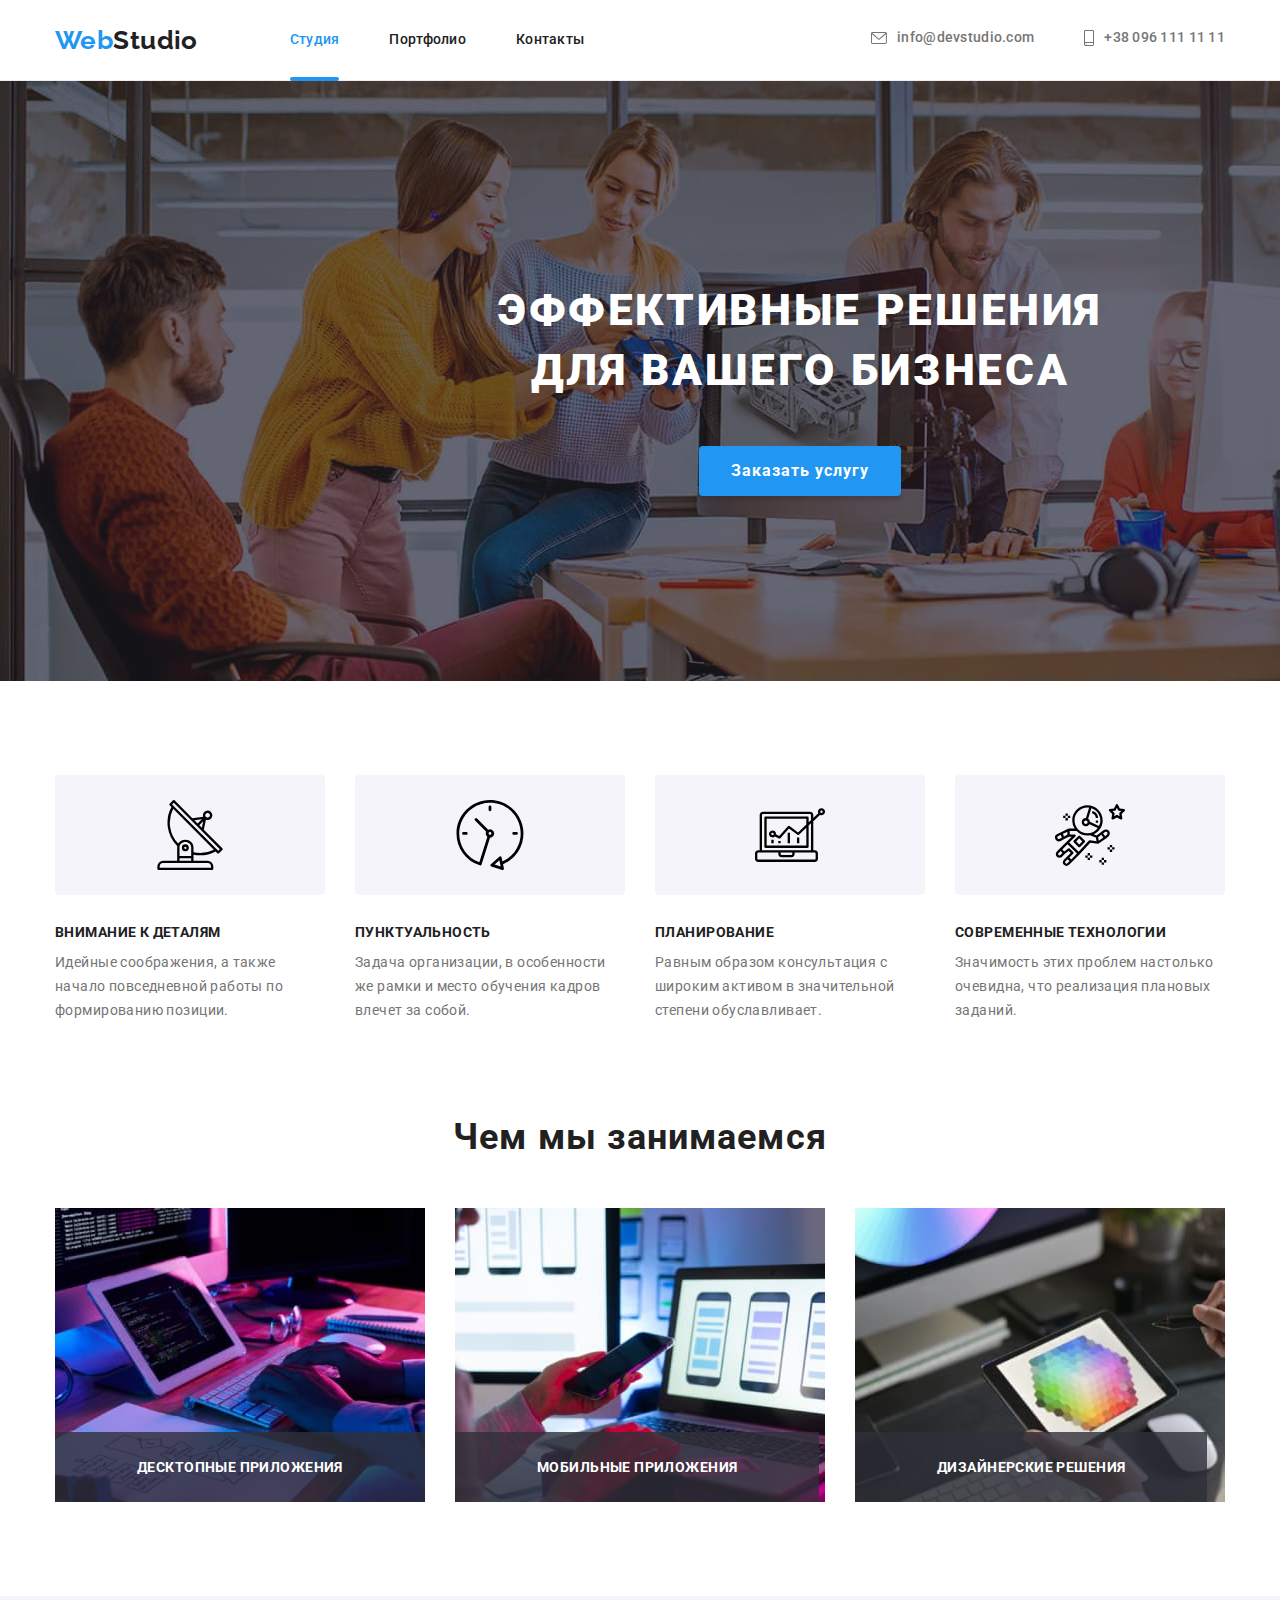
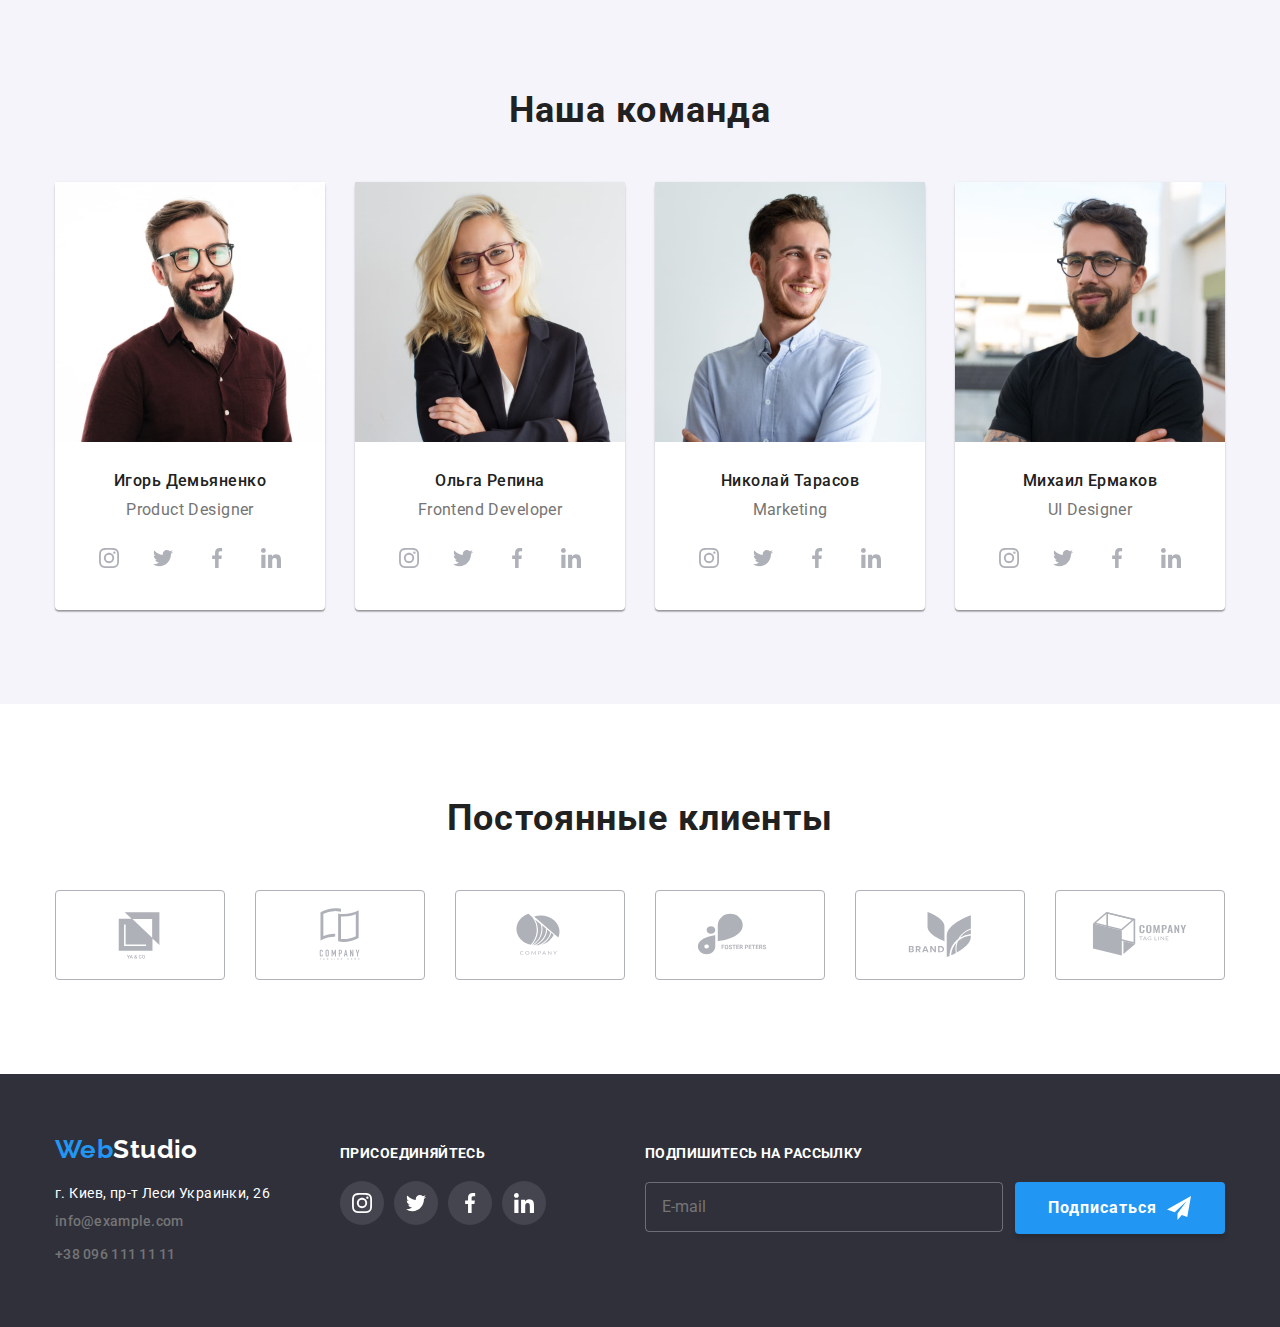
==== commit a3449e85: "new fixes" ====
--- a/index.html
+++ b/index.html
@@ -150,7 +150,7 @@
                 </li>
               </ul>
               <div class="comment-field">
-                <label class="comment-label" for="comment">Комментарий</label>
+                <label class="comment-label" for="comment">Введите текст</label>
                 <textarea
                   class="comment"
                   name="comment"
--- a/css/style.css
+++ b/css/style.css
@@ -642,6 +642,8 @@
 
 .modal-close-icon {
     fill: var(--icon-close-color);
+    width: 100%;
+    height: 100%;
 }
 
 .backdrop.is-hidden .data-modal {
@@ -712,7 +714,7 @@
 }
 
 .form-subscribe {
-    margin-left: 70px;
+    margin-left: auto;
 }
 
 .input-label.light {
@@ -726,10 +728,8 @@
     color: var(--primary-background-color);
 }
 
-
 .footer-form {
     display: flex;
-    width: 570px;
     flex-direction: row;
     justify-content: space-between;
 }
@@ -860,7 +860,7 @@
 
 .comment-field {
     position: relative;
-
+    height: 140px;
     display: flex;
     flex-direction: column;
     margin-bottom: 10px;
@@ -883,6 +883,15 @@
     border-radius: 4px;
     border-color: rgba(33, 33, 33, 0.2);
     cursor: pointer;
+    
+}
+
+.comment::placeholder {
+font-size: 14px;
+line-height: 1.14;
+letter-spacing: 0.01em;
+
+color: rgba(117, 117, 117, 0.5);
 }
 
 .modal-consent {
